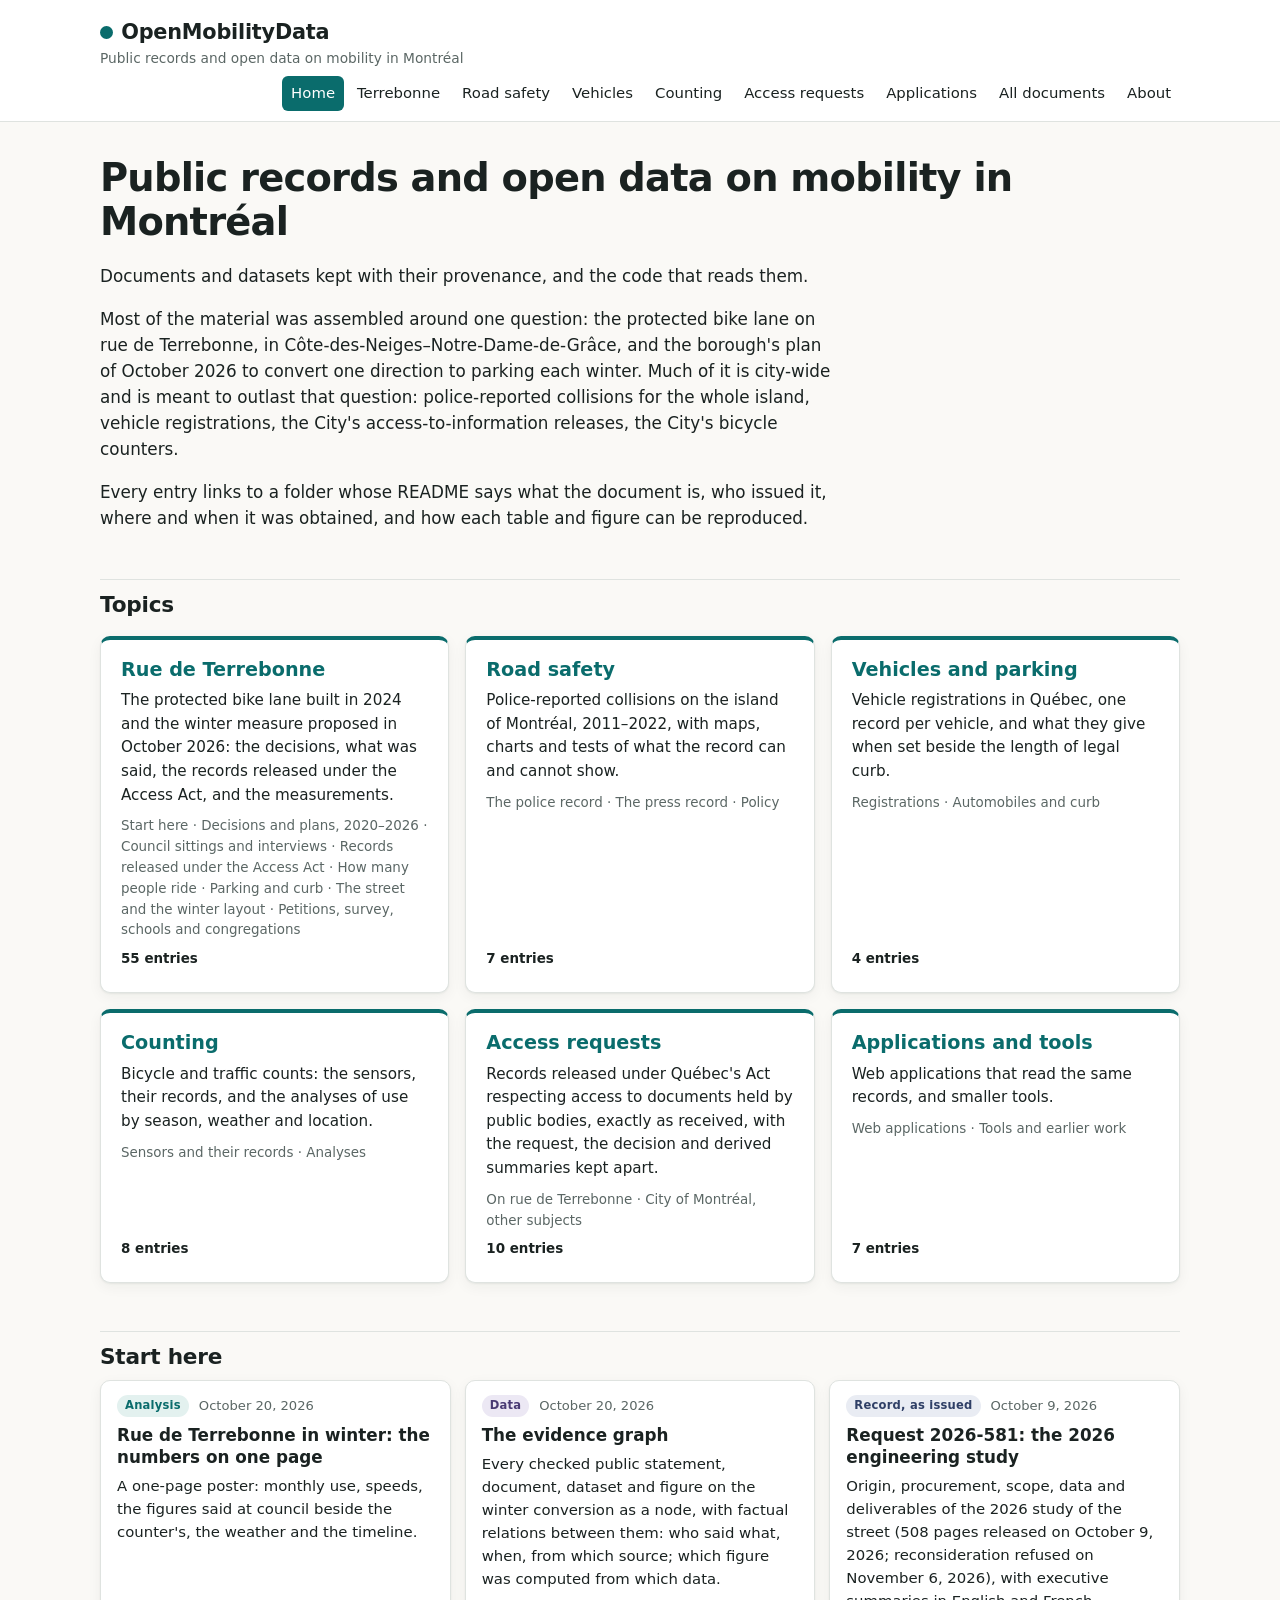
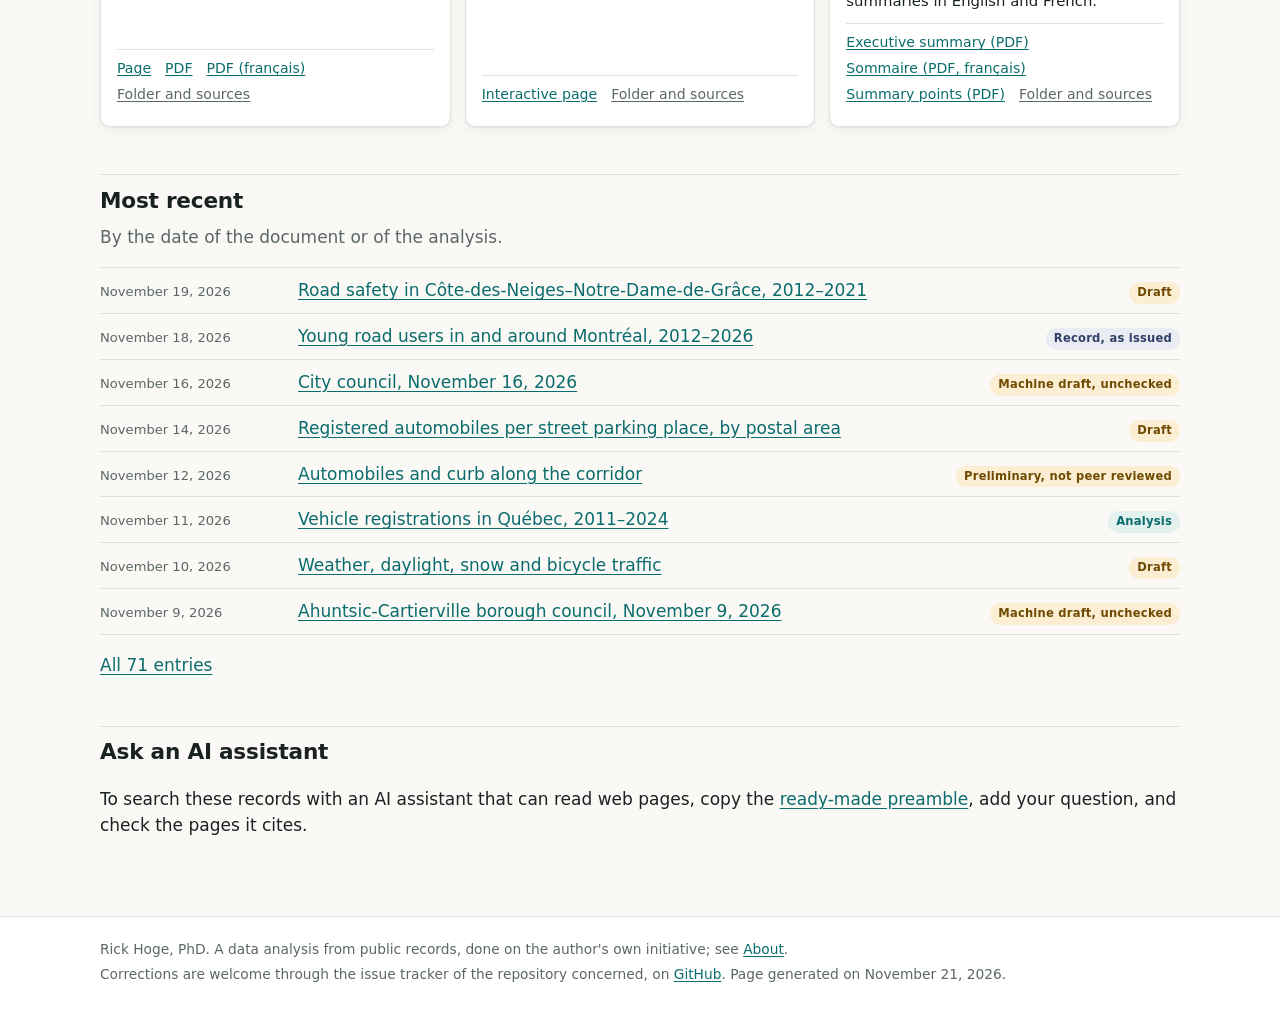
==== index.html @ e02d901a "First version of the umbrella site: catalogue of 71 entries in six topics, build script, pages (not " ====
<!doctype html>
<html lang="en">
<head>
<meta charset="utf-8">
<meta name="viewport" content="width=device-width, initial-scale=1">
<title>OpenMobilityData</title>
<meta name="description" content="Public records and open data on mobility in Montréal">
<link rel="stylesheet" href="assets/site.css">
</head>
<body>
<a class="skip" href="#main">Skip to the content</a>
<header class="top">
<div class="wrap">
<a class="brand" href="index.html"><span class="brand-name">OpenMobilityData</span><span class="brand-tag">Public records and open data on mobility in Montréal</span></a>
<nav aria-label="Sections"><a href="index.html" aria-current="page">Home</a><a href="terrebonne.html">Terrebonne</a><a href="road-safety.html">Road safety</a><a href="vehicles.html">Vehicles</a><a href="counting.html">Counting</a><a href="access-requests.html">Access requests</a><a href="applications.html">Applications</a><a href="all.html">All documents</a><a href="about.html">About</a></nav>
</div>
</header>
<main id="main" class="wrap">

<section class="intro">
<h1>Public records and open data on mobility in Montréal</h1>
<p>Documents and datasets kept with their provenance, and the code that reads them.</p><p>Most of the material was assembled around one question: the protected bike lane on rue de Terrebonne, in Côte-des-Neiges–Notre-Dame-de-Grâce, and the borough&#x27;s plan of October 2026 to convert one direction to parking each winter. Much of it is city-wide and is meant to outlast that question: police-reported collisions for the whole island, vehicle registrations, the City&#x27;s access-to-information releases, the City&#x27;s bicycle counters.</p><p>Every entry links to a folder whose README says what the document is, who issued it, where and when it was obtained, and how each table and figure can be reproduced.</p>
</section>
<section>
<h2>Topics</h2>
<div class="topics"><a class="topic" href="terrebonne.html"><h3>Rue de Terrebonne</h3><p>The protected bike lane built in 2024 and the winter measure proposed in October 2026: the decisions, what was said, the records released under the Access Act, and the measurements.</p><p class="secs">Start here · Decisions and plans, 2020–2026 · Council sittings and interviews · Records released under the Access Act · How many people ride · Parking and curb · The street and the winter layout · Petitions, survey, schools and congregations</p><p class="count">55 entries</p></a><a class="topic" href="road-safety.html"><h3>Road safety</h3><p>Police-reported collisions on the island of Montréal, 2011–2022, with maps, charts and tests of what the record can and cannot show.</p><p class="secs">The police record · The press record · Policy</p><p class="count">7 entries</p></a><a class="topic" href="vehicles.html"><h3>Vehicles and parking</h3><p>Vehicle registrations in Québec, one record per vehicle, and what they give when set beside the length of legal curb.</p><p class="secs">Registrations · Automobiles and curb</p><p class="count">4 entries</p></a><a class="topic" href="counting.html"><h3>Counting</h3><p>Bicycle and traffic counts: the sensors, their records, and the analyses of use by season, weather and location.</p><p class="secs">Sensors and their records · Analyses</p><p class="count">8 entries</p></a><a class="topic" href="access-requests.html"><h3>Access requests</h3><p>Records released under Québec&#x27;s Act respecting access to documents held by public bodies, exactly as received, with the request, the decision and derived summaries kept apart.</p><p class="secs">On rue de Terrebonne · City of Montréal, other subjects</p><p class="count">10 entries</p></a><a class="topic" href="applications.html"><h3>Applications and tools</h3><p>Web applications that read the same records, and smaller tools.</p><p class="secs">Web applications · Tools and earlier work</p><p class="count">7 entries</p></a></div>
</section>
<section>
<h2>Start here</h2>
<div class="cards"><article class="card" id="poster"><div class="meta"><span class="chip chip-analysis">Analysis</span><span class="when">October 20, 2026</span></div><h3><a href="https://openmobilitydata.github.io/Terrebonne-open-sources/2026-poster-winter-numbers/poster_terrebonne_winter_numbers_en.html">Rue de Terrebonne in winter: the numbers on one page</a></h3><p>A one-page poster: monthly use, speeds, the figures said at council beside the counter&#x27;s, the weather and the timeline.</p><p class="links"><a href="https://openmobilitydata.github.io/Terrebonne-open-sources/2026-poster-winter-numbers/poster_terrebonne_winter_numbers_en.html">Page</a> <a href="https://openmobilitydata.github.io/Terrebonne-open-sources/2026-poster-winter-numbers/poster_terrebonne_winter_numbers_en.pdf">PDF</a> <a href="https://openmobilitydata.github.io/Terrebonne-open-sources/2026-poster-winter-numbers/poster_terrebonne_winter_numbers_fr.pdf">PDF (français)</a> <a class="src" href="https://github.com/OpenMobilityData/Terrebonne-open-sources/blob/main/2026-poster-winter-numbers/README.md">Folder and sources</a></p></article><article class="card" id="evidence-graph"><div class="meta"><span class="chip chip-data">Data</span><span class="when">October 20, 2026</span></div><h3><a href="https://openmobilitydata.github.io/Terrebonne-open-sources/2026-evidence-graph/evidence_graph.html">The evidence graph</a></h3><p>Every checked public statement, document, dataset and figure on the winter conversion as a node, with factual relations between them: who said what, when, from which source; which figure was computed from which data.</p><p class="links"><a href="https://openmobilitydata.github.io/Terrebonne-open-sources/2026-evidence-graph/evidence_graph.html">Interactive page</a> <a class="src" href="https://github.com/OpenMobilityData/Terrebonne-open-sources/blob/main/2026-evidence-graph/README.md">Folder and sources</a></p></article><article class="card" id="ar-2026-581"><div class="meta"><span class="chip chip-record">Record, as issued</span><span class="when">October 9, 2026</span></div><h3><a href="https://openmobilitydata.github.io/Terrebonne-access-requests/2026-581/derived/Terrebonne_2026-581_executive_summary_en.pdf">Request 2026-581: the 2026 engineering study</a></h3><p>Origin, procurement, scope, data and deliverables of the 2026 study of the street (508 pages released on October 9, 2026; reconsideration refused on November 6, 2026), with executive summaries in English and French.</p><p class="links"><a href="https://openmobilitydata.github.io/Terrebonne-access-requests/2026-581/derived/Terrebonne_2026-581_executive_summary_en.pdf">Executive summary (PDF)</a> <a href="https://openmobilitydata.github.io/Terrebonne-access-requests/2026-581/derived/Terrebonne_2026-581_executive_summary_fr.pdf">Sommaire (PDF, français)</a> <a href="https://openmobilitydata.github.io/Terrebonne-access-requests/2026-581/derived/Terrebonne_2026-581_summary_points_en.pdf">Summary points (PDF)</a> <a class="src" href="https://github.com/OpenMobilityData/Terrebonne-access-requests/blob/main/2026-581/README.md">Folder and sources</a></p></article></div>
</section>
<section>
<h2>Most recent</h2>
<p class="blurb">By the date of the document or of the analysis.</p>
<ul class="latest"><li><span class="when">November 19, 2026</span><a href="https://github.com/OpenMobilityData/Montreal-collisions/blob/main/docs/cdn_ndg_road_safety_deck_en.pdf">Road safety in Côte-des-Neiges–Notre-Dame-de-Grâce, 2012–2021</a><span class="chip chip-warn">Draft</span></li><li><span class="when">November 18, 2026</span><a href="https://github.com/OpenMobilityData/Terrebonne-open-sources/blob/main/2012-2026-montreal-area-young-road-users-press/README.md">Young road users in and around Montréal, 2012–2026</a><span class="chip chip-record">Record, as issued</span></li><li><span class="when">November 16, 2026</span><a href="https://github.com/OpenMobilityData/Terrebonne-open-sources/blob/main/2026-11-16-city-council/README.md">City council, November 16, 2026</a><span class="chip chip-warn">Machine draft, unchecked</span></li><li><span class="when">November 14, 2026</span><a href="https://github.com/OpenMobilityData/Terrebonne-open-sources/blob/main/2026-montreal-cars-per-curb-place-by-fsa/README.md">Registered automobiles per street parking place, by postal area</a><span class="chip chip-warn">Draft</span></li><li><span class="when">November 12, 2026</span><a href="https://openmobilitydata.github.io/Terrebonne-open-sources/2026-terrebonne-corridor-vehicles-and-curb/docs/corridor_vehicles_curb_note_en.pdf">Automobiles and curb along the corridor</a><span class="chip chip-warn">Preliminary, not peer reviewed</span></li><li><span class="when">November 11, 2026</span><a href="https://github.com/OpenMobilityData/Quebec-vehicle-registrations/blob/main/docs/vehicle_registrations_note_en.pdf">Vehicle registrations in Québec, 2011–2024</a><span class="chip chip-analysis">Analysis</span></li><li><span class="when">November 10, 2026</span><a href="https://openmobilitydata.github.io/Terrebonne-open-sources/2026-weather-and-bike-traffic/docs/weather_bike_traffic_note_en.pdf">Weather, daylight, snow and bicycle traffic</a><span class="chip chip-warn">Draft</span></li><li><span class="when">November 9, 2026</span><a href="https://github.com/OpenMobilityData/Terrebonne-open-sources/blob/main/2026-11-09-ahuntsic-cartierville-borough-council/README.md">Ahuntsic-Cartierville borough council, November 9, 2026</a><span class="chip chip-warn">Machine draft, unchecked</span></li></ul>
<p><a href="all.html">All 71 entries</a></p>
</section>
<section class="note">
<h2>Ask an AI assistant</h2>
<p>To search these records with an AI assistant that can read web pages, copy the <a href="https://github.com/OpenMobilityData/.github/blob/main/ASK_AN_AI_en.md">ready-made preamble</a>, add your question, and check the pages it cites.</p>
</section>

</main>
<footer class="foot">
<div class="wrap">
<p>Rick Hoge, PhD. A data analysis from public records, done on the author's own initiative; see <a href="about.html">About</a>.</p>
<p>Corrections are welcome through the issue tracker of the repository concerned, on <a href="https://github.com/OpenMobilityData">GitHub</a>. Page generated on November 21, 2026.</p>
</div>
</footer>
<script src="assets/site.js" defer></script>
</body>
</html>
---- assets/site.css ----
/* OpenMobilityData site. System fonts, no outside resources. */
:root {
  --bg: #faf9f6;
  --surface: #ffffff;
  --ink: #1a2221;
  --muted: #5b6765;
  --line: #dfe3e0;
  --accent: #0a6c6c;
  --accent-ink: #ffffff;
  --accent-soft: #e3f1ef;
  --warn-bg: #fbeed3;
  --warn-ink: #6f4a00;
  --checked-bg: #dff0e2;
  --checked-ink: #1d5a2c;
  --record-bg: #e9ecf3;
  --record-ink: #2f3f66;
  --data-bg: #ece8f4;
  --data-ink: #4a3b74;
  --shadow: 0 1px 2px rgba(20, 30, 28, .06), 0 4px 14px rgba(20, 30, 28, .05);
  color-scheme: light dark;
}
@media (prefers-color-scheme: dark) {
  :root {
    --bg: #111716;
    --surface: #18201f;
    --ink: #e8edeb;
    --muted: #9eaaa7;
    --line: #2b3533;
    --accent: #62cdc4;
    --accent-ink: #0c1413;
    --accent-soft: #1a2e2c;
    --warn-bg: #3d3113;
    --warn-ink: #f2d38a;
    --checked-bg: #17341f;
    --checked-ink: #a5dcb0;
    --record-bg: #1f2740;
    --record-ink: #b9c6ee;
    --data-bg: #2a2342;
    --data-ink: #cbbdf0;
    --shadow: none;
  }
}
* { box-sizing: border-box; }
html { -webkit-text-size-adjust: 100%; scroll-behavior: smooth; }
body {
  margin: 0;
  background: var(--bg);
  color: var(--ink);
  font: 17px/1.55 system-ui, -apple-system, "Segoe UI", Roboto, "Helvetica Neue", Arial, sans-serif;
}
a { color: var(--accent); text-underline-offset: .15em; }
a:hover { text-decoration-thickness: 2px; }
:focus-visible { outline: 3px solid var(--accent); outline-offset: 2px; border-radius: 3px; }
.wrap { max-width: 1120px; margin: 0 auto; padding: 0 20px; }
.skip { position: absolute; left: -999px; top: 0; background: var(--accent); color: var(--accent-ink); padding: 8px 12px; }
.skip:focus { left: 8px; top: 8px; z-index: 10; }

/* header */
.top { border-bottom: 1px solid var(--line); background: var(--surface); }
.top .wrap { display: flex; flex-wrap: wrap; align-items: baseline; gap: 6px 28px; padding-top: 16px; padding-bottom: 10px; }
.brand { text-decoration: none; color: var(--ink); display: flex; flex-direction: column; }
.brand-name { font-weight: 700; font-size: 1.3rem; letter-spacing: -.01em; }
.brand-name::before { content: ""; display: inline-block; width: .62em; height: .62em; margin-right: .4em; border-radius: 50%; background: var(--accent); }
.brand-tag { color: var(--muted); font-size: .86rem; }
.top nav { display: flex; flex-wrap: wrap; gap: 2px 4px; margin-left: auto; }
.top nav a { color: var(--ink); text-decoration: none; padding: 6px 9px; border-radius: 6px; font-size: .93rem; }
.top nav a:hover { background: var(--accent-soft); }
.top nav a[aria-current="page"] { background: var(--accent); color: var(--accent-ink); }

/* text */
main.wrap { padding-top: 34px; padding-bottom: 60px; }
h1 { font-size: clamp(1.7rem, 4vw, 2.4rem); line-height: 1.15; letter-spacing: -.02em; margin: 0 0 .5em; }
h2 { font-size: 1.35rem; letter-spacing: -.01em; margin: 2.2em 0 .3em; padding-top: .4em; border-top: 1px solid var(--line); }
h3 { font-size: 1.05rem; line-height: 1.3; margin: 0 0 .35em; }
.intro p { max-width: 46rem; font-size: 1.05rem; }
.blurb { color: var(--muted); margin: 0 0 1em; max-width: 46rem; }

/* topic tiles on the home page */
.topics { display: grid; grid-template-columns: repeat(auto-fill, minmax(min(100%, 300px), 1fr)); gap: 16px; margin-top: 14px; }
.topic { display: flex; flex-direction: column; background: var(--surface); border: 1px solid var(--line); border-radius: 10px; padding: 18px 20px 14px; text-decoration: none; color: var(--ink); box-shadow: var(--shadow); border-top: 4px solid var(--accent); }
.topic:hover { border-color: var(--accent); }
.topic h3 { font-size: 1.2rem; color: var(--accent); }
.topic p { margin: 0 0 .6em; font-size: .95rem; }
.topic .secs { color: var(--muted); font-size: .84rem; }
.topic .count { margin-top: auto; font-size: .84rem; font-weight: 600; }

/* entry cards */
.cards { display: grid; grid-template-columns: repeat(auto-fill, minmax(min(100%, 320px), 1fr)); gap: 14px; }
.card { background: var(--surface); border: 1px solid var(--line); border-radius: 10px; padding: 14px 16px 10px; box-shadow: var(--shadow); display: flex; flex-direction: column; scroll-margin-top: 16px; }
.card:target { border-color: var(--accent); box-shadow: 0 0 0 3px var(--accent-soft); }
.card h3 a { color: var(--ink); text-decoration: none; }
.card h3 a:hover { color: var(--accent); text-decoration: underline; }
.card p { margin: 0 0 .7em; font-size: .93rem; }
.card .meta { display: flex; flex-wrap: wrap; align-items: center; gap: 6px 10px; margin-bottom: 8px; }
.when { color: var(--muted); font-size: .82rem; white-space: nowrap; }
.card .links { margin-top: auto; padding-top: 8px; border-top: 1px solid var(--line); display: flex; flex-wrap: wrap; gap: 4px 14px; font-size: .88rem; }
.card .links .src { color: var(--muted); }

/* status chips */
.chip { display: inline-block; font-size: .72rem; font-weight: 600; letter-spacing: .02em; padding: 2px 8px; border-radius: 999px; white-space: nowrap; background: var(--record-bg); color: var(--record-ink); }
.chip-warn { background: var(--warn-bg); color: var(--warn-ink); }
.chip-checked { background: var(--checked-bg); color: var(--checked-ink); }
.chip-analysis { background: var(--accent-soft); color: var(--accent); }
.chip-data { background: var(--data-bg); color: var(--data-ink); }

/* in-page navigation */
.jump { display: flex; flex-wrap: wrap; gap: 8px; margin-top: 18px; }
.jump a { font-size: .88rem; padding: 4px 12px; border: 1px solid var(--line); border-radius: 999px; background: var(--surface); text-decoration: none; }
.jump a:hover { border-color: var(--accent); }

/* latest list */
.latest { list-style: none; padding: 0; margin: 0 0 1em; border-top: 1px solid var(--line); }
.latest li { display: grid; grid-template-columns: 11.5rem 1fr auto; gap: 4px 14px; align-items: baseline; padding: 9px 0; border-bottom: 1px solid var(--line); }
@media (max-width: 640px) { .latest li { grid-template-columns: 1fr; } }

/* all documents */
.filter { display: flex; flex-wrap: wrap; gap: 10px 18px; align-items: center; margin-top: 16px; font-size: .93rem; }
.filter input, .filter select { font: inherit; padding: 7px 10px; border: 1px solid var(--line); border-radius: 7px; background: var(--surface); color: var(--ink); }
.filter input { width: min(26rem, 78vw); }
#n { color: var(--muted); }
.tablewrap { overflow-x: auto; margin-top: 18px; }
table.all { border-collapse: collapse; width: 100%; background: var(--surface); border: 1px solid var(--line); border-radius: 10px; font-size: .92rem; }
.all th, .all td { text-align: left; vertical-align: top; padding: 10px 12px; border-bottom: 1px solid var(--line); }
.all th { font-size: .78rem; text-transform: uppercase; letter-spacing: .05em; color: var(--muted); }
.all .sub { display: block; color: var(--muted); font-size: .85rem; margin-top: 2px; max-width: 46rem; }
.nowrap { white-space: nowrap; }
tr[hidden] { display: none; }

/* about */
.prose { max-width: 46rem; }
.prose h1 + p { font-size: 1.05rem; }
.prose li { margin-bottom: .45em; }
code { font: .88em ui-monospace, SFMono-Regular, Menlo, monospace; background: var(--accent-soft); padding: 1px 5px; border-radius: 4px; }
.note { margin-top: 1em; }

/* footer */
.foot { border-top: 1px solid var(--line); background: var(--surface); color: var(--muted); font-size: .86rem; padding: 18px 0 26px; }
.foot p { margin: .3em 0; }

@media print {
  .top nav, .filter, .skip { display: none; }
  .card, .topic { box-shadow: none; break-inside: avoid; }
}
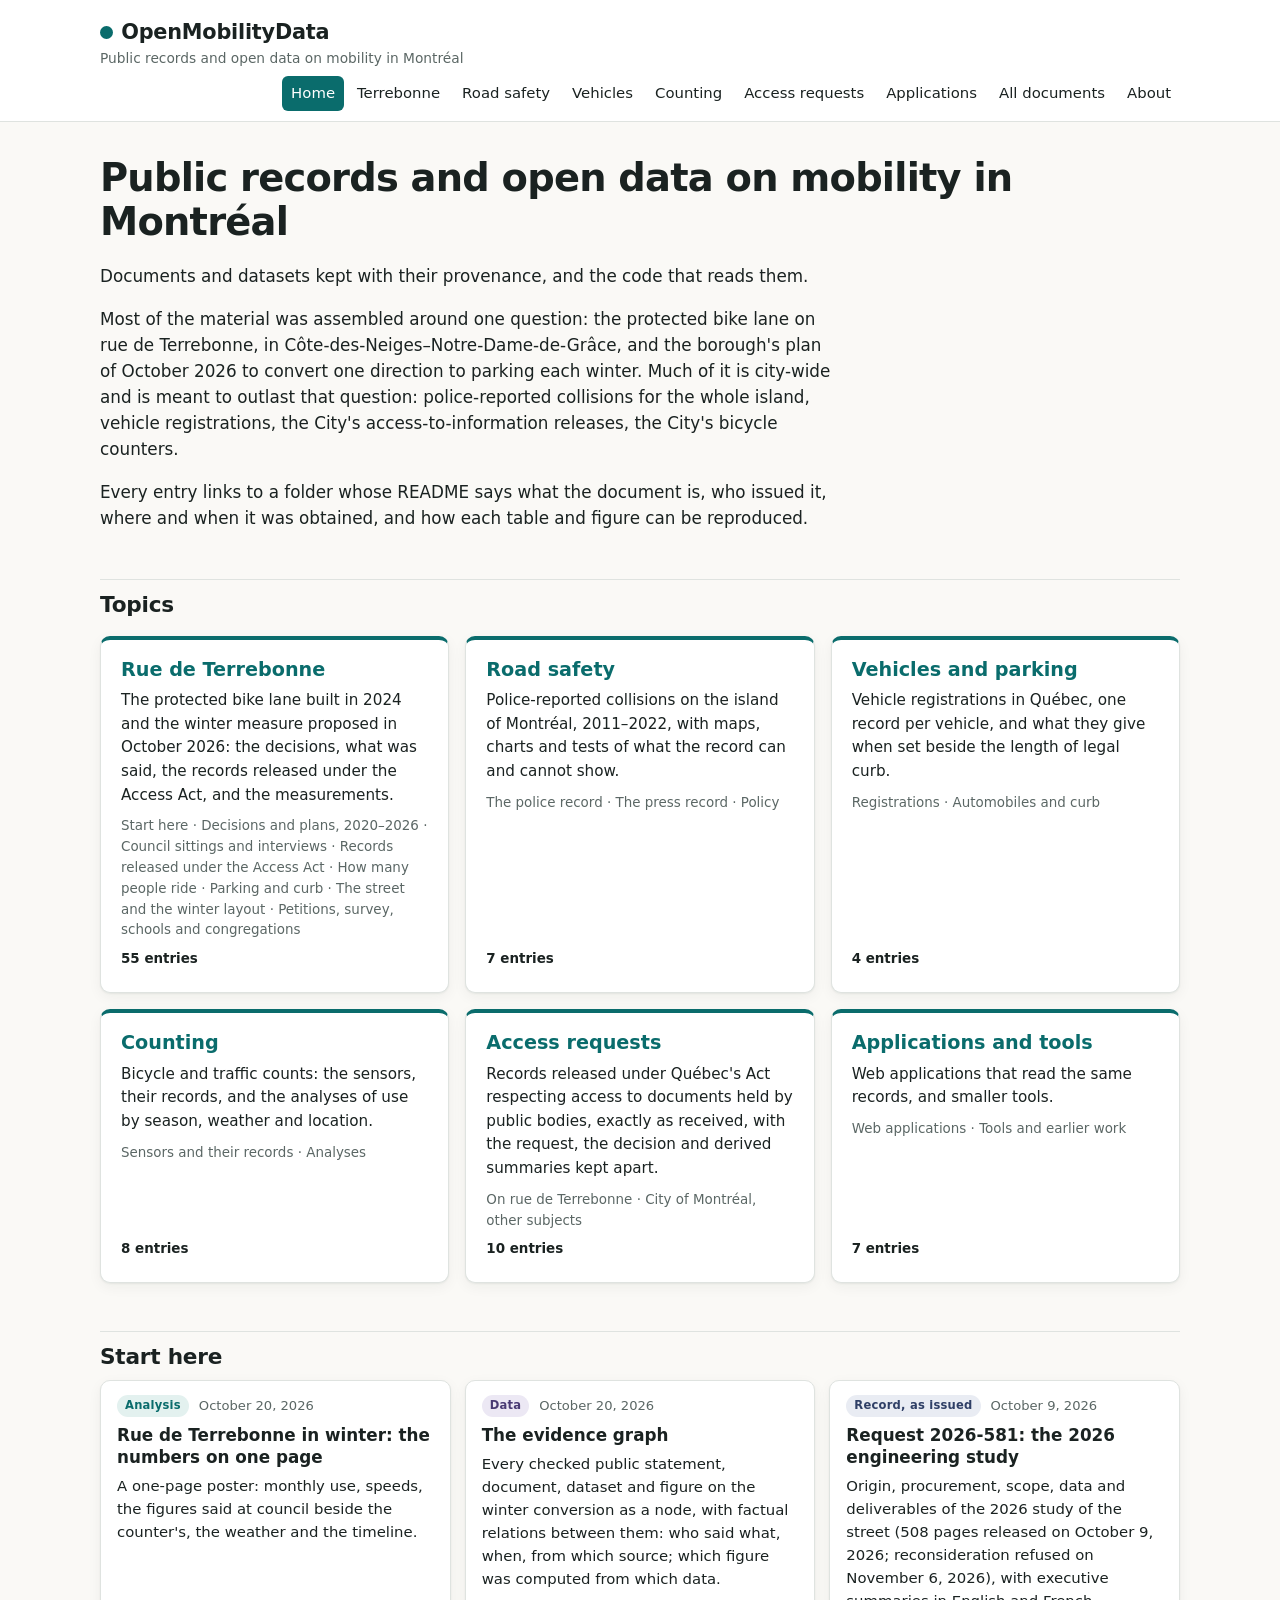
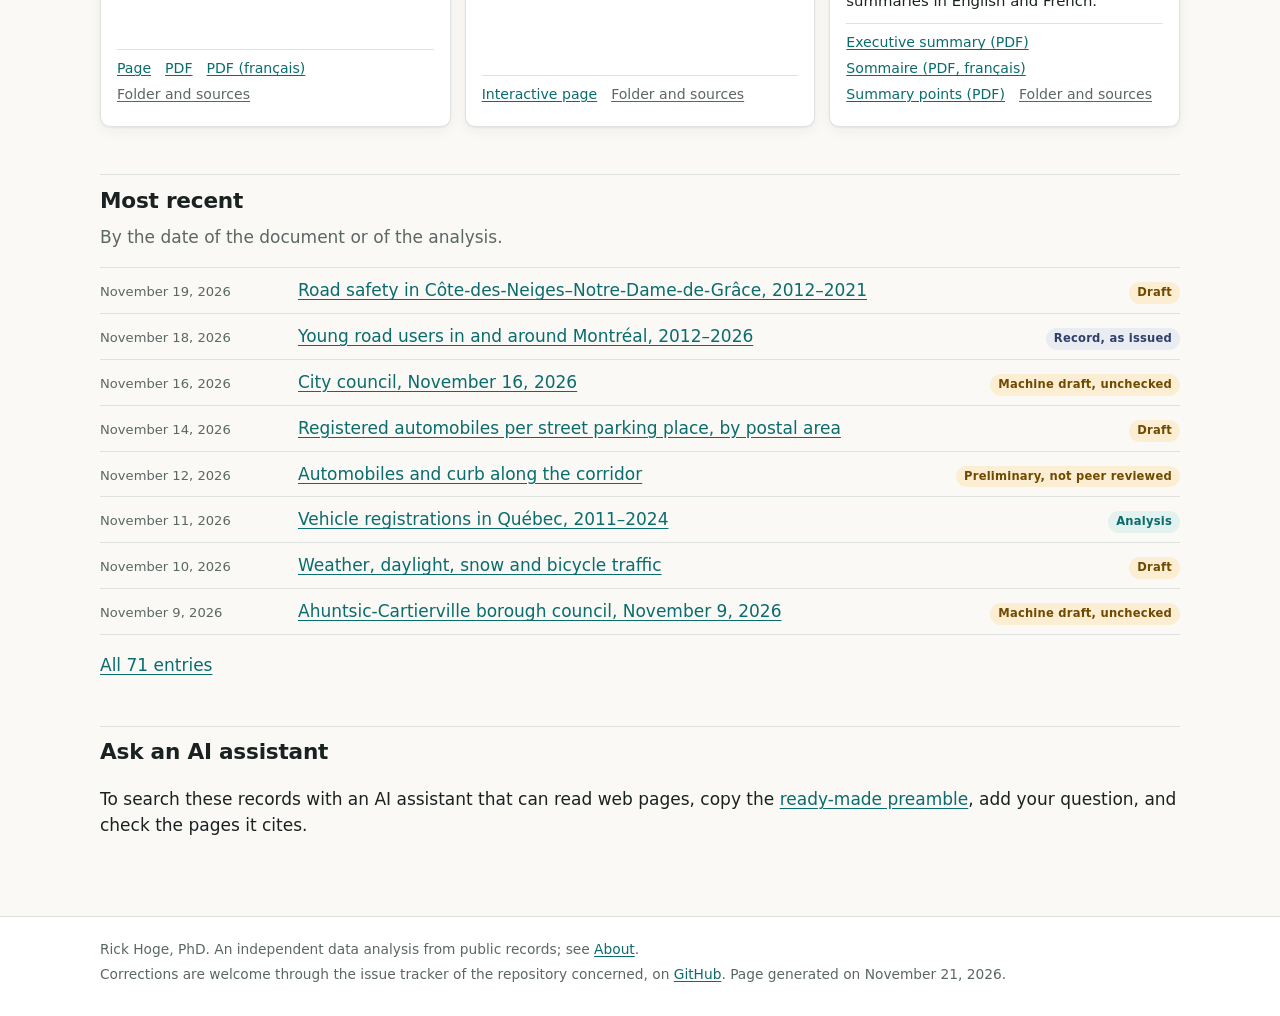
==== commit f60b9fb8: "Footer: « An independent data analysis from public records » (owner's wording) Co-Authored-By: Claud" ====
--- a/index.html
+++ b/index.html
@@ -27,12 +27,12 @@
 </section>
 <section>
 <h2>Start here</h2>
-<div class="cards"><article class="card" id="poster"><div class="meta"><span class="chip chip-analysis">Analysis</span><span class="when">October 20, 2026</span></div><h3><a href="https://openmobilitydata.github.io/Terrebonne-open-sources/2026-poster-winter-numbers/poster_terrebonne_winter_numbers_en.html">Rue de Terrebonne in winter: the numbers on one page</a></h3><p>A one-page poster: monthly use, speeds, the figures said at council beside the counter&#x27;s, the weather and the timeline.</p><p class="links"><a href="https://openmobilitydata.github.io/Terrebonne-open-sources/2026-poster-winter-numbers/poster_terrebonne_winter_numbers_en.html">Page</a> <a href="https://openmobilitydata.github.io/Terrebonne-open-sources/2026-poster-winter-numbers/poster_terrebonne_winter_numbers_en.pdf">PDF</a> <a href="https://openmobilitydata.github.io/Terrebonne-open-sources/2026-poster-winter-numbers/poster_terrebonne_winter_numbers_fr.pdf">PDF (français)</a> <a class="src" href="https://github.com/OpenMobilityData/Terrebonne-open-sources/blob/main/2026-poster-winter-numbers/README.md">Folder and sources</a></p></article><article class="card" id="evidence-graph"><div class="meta"><span class="chip chip-data">Data</span><span class="when">October 20, 2026</span></div><h3><a href="https://openmobilitydata.github.io/Terrebonne-open-sources/2026-evidence-graph/evidence_graph.html">The evidence graph</a></h3><p>Every checked public statement, document, dataset and figure on the winter conversion as a node, with factual relations between them: who said what, when, from which source; which figure was computed from which data.</p><p class="links"><a href="https://openmobilitydata.github.io/Terrebonne-open-sources/2026-evidence-graph/evidence_graph.html">Interactive page</a> <a class="src" href="https://github.com/OpenMobilityData/Terrebonne-open-sources/blob/main/2026-evidence-graph/README.md">Folder and sources</a></p></article><article class="card" id="ar-2026-581"><div class="meta"><span class="chip chip-record">Record, as issued</span><span class="when">October 9, 2026</span></div><h3><a href="https://openmobilitydata.github.io/Terrebonne-access-requests/2026-581/derived/Terrebonne_2026-581_executive_summary_en.pdf">Request 2026-581: the 2026 engineering study</a></h3><p>Origin, procurement, scope, data and deliverables of the 2026 study of the street (508 pages released on October 9, 2026; reconsideration refused on November 6, 2026), with executive summaries in English and French.</p><p class="links"><a href="https://openmobilitydata.github.io/Terrebonne-access-requests/2026-581/derived/Terrebonne_2026-581_executive_summary_en.pdf">Executive summary (PDF)</a> <a href="https://openmobilitydata.github.io/Terrebonne-access-requests/2026-581/derived/Terrebonne_2026-581_executive_summary_fr.pdf">Sommaire (PDF, français)</a> <a href="https://openmobilitydata.github.io/Terrebonne-access-requests/2026-581/derived/Terrebonne_2026-581_summary_points_en.pdf">Summary points (PDF)</a> <a class="src" href="https://github.com/OpenMobilityData/Terrebonne-access-requests/blob/main/2026-581/README.md">Folder and sources</a></p></article></div>
+<div class="cards"><article class="card" id="poster"><div class="meta"><span class="chip chip-analysis">Analysis</span><span class="when">October 20, 2026</span></div><h3><a href="https://openmobilitydata.ca/Terrebonne-open-sources/2026-poster-winter-numbers/poster_terrebonne_winter_numbers_en.html">Rue de Terrebonne in winter: the numbers on one page</a></h3><p>A one-page poster: monthly use, speeds, the figures said at council beside the counter&#x27;s, the weather and the timeline.</p><p class="links"><a href="https://openmobilitydata.ca/Terrebonne-open-sources/2026-poster-winter-numbers/poster_terrebonne_winter_numbers_en.html">Page</a> <a href="https://openmobilitydata.ca/Terrebonne-open-sources/2026-poster-winter-numbers/poster_terrebonne_winter_numbers_en.pdf">PDF</a> <a href="https://openmobilitydata.ca/Terrebonne-open-sources/2026-poster-winter-numbers/poster_terrebonne_winter_numbers_fr.pdf">PDF (français)</a> <a class="src" href="https://github.com/OpenMobilityData/Terrebonne-open-sources/blob/main/2026-poster-winter-numbers/README.md">Folder and sources</a></p></article><article class="card" id="evidence-graph"><div class="meta"><span class="chip chip-data">Data</span><span class="when">October 20, 2026</span></div><h3><a href="https://openmobilitydata.ca/Terrebonne-open-sources/2026-evidence-graph/evidence_graph.html">The evidence graph</a></h3><p>Every checked public statement, document, dataset and figure on the winter conversion as a node, with factual relations between them: who said what, when, from which source; which figure was computed from which data.</p><p class="links"><a href="https://openmobilitydata.ca/Terrebonne-open-sources/2026-evidence-graph/evidence_graph.html">Interactive page</a> <a class="src" href="https://github.com/OpenMobilityData/Terrebonne-open-sources/blob/main/2026-evidence-graph/README.md">Folder and sources</a></p></article><article class="card" id="ar-2026-581"><div class="meta"><span class="chip chip-record">Record, as issued</span><span class="when">October 9, 2026</span></div><h3><a href="https://openmobilitydata.ca/Terrebonne-access-requests/2026-581/derived/Terrebonne_2026-581_executive_summary_en.pdf">Request 2026-581: the 2026 engineering study</a></h3><p>Origin, procurement, scope, data and deliverables of the 2026 study of the street (508 pages released on October 9, 2026; reconsideration refused on November 6, 2026), with executive summaries in English and French.</p><p class="links"><a href="https://openmobilitydata.ca/Terrebonne-access-requests/2026-581/derived/Terrebonne_2026-581_executive_summary_en.pdf">Executive summary (PDF)</a> <a href="https://openmobilitydata.ca/Terrebonne-access-requests/2026-581/derived/Terrebonne_2026-581_executive_summary_fr.pdf">Sommaire (PDF, français)</a> <a href="https://openmobilitydata.ca/Terrebonne-access-requests/2026-581/derived/Terrebonne_2026-581_summary_points_en.pdf">Summary points (PDF)</a> <a class="src" href="https://github.com/OpenMobilityData/Terrebonne-access-requests/blob/main/2026-581/README.md">Folder and sources</a></p></article></div>
 </section>
 <section>
 <h2>Most recent</h2>
 <p class="blurb">By the date of the document or of the analysis.</p>
-<ul class="latest"><li><span class="when">November 19, 2026</span><a href="https://github.com/OpenMobilityData/Montreal-collisions/blob/main/docs/cdn_ndg_road_safety_deck_en.pdf">Road safety in Côte-des-Neiges–Notre-Dame-de-Grâce, 2012–2021</a><span class="chip chip-warn">Draft</span></li><li><span class="when">November 18, 2026</span><a href="https://github.com/OpenMobilityData/Terrebonne-open-sources/blob/main/2012-2026-montreal-area-young-road-users-press/README.md">Young road users in and around Montréal, 2012–2026</a><span class="chip chip-record">Record, as issued</span></li><li><span class="when">November 16, 2026</span><a href="https://github.com/OpenMobilityData/Terrebonne-open-sources/blob/main/2026-11-16-city-council/README.md">City council, November 16, 2026</a><span class="chip chip-warn">Machine draft, unchecked</span></li><li><span class="when">November 14, 2026</span><a href="https://github.com/OpenMobilityData/Terrebonne-open-sources/blob/main/2026-montreal-cars-per-curb-place-by-fsa/README.md">Registered automobiles per street parking place, by postal area</a><span class="chip chip-warn">Draft</span></li><li><span class="when">November 12, 2026</span><a href="https://openmobilitydata.github.io/Terrebonne-open-sources/2026-terrebonne-corridor-vehicles-and-curb/docs/corridor_vehicles_curb_note_en.pdf">Automobiles and curb along the corridor</a><span class="chip chip-warn">Preliminary, not peer reviewed</span></li><li><span class="when">November 11, 2026</span><a href="https://github.com/OpenMobilityData/Quebec-vehicle-registrations/blob/main/docs/vehicle_registrations_note_en.pdf">Vehicle registrations in Québec, 2011–2024</a><span class="chip chip-analysis">Analysis</span></li><li><span class="when">November 10, 2026</span><a href="https://openmobilitydata.github.io/Terrebonne-open-sources/2026-weather-and-bike-traffic/docs/weather_bike_traffic_note_en.pdf">Weather, daylight, snow and bicycle traffic</a><span class="chip chip-warn">Draft</span></li><li><span class="when">November 9, 2026</span><a href="https://github.com/OpenMobilityData/Terrebonne-open-sources/blob/main/2026-11-09-ahuntsic-cartierville-borough-council/README.md">Ahuntsic-Cartierville borough council, November 9, 2026</a><span class="chip chip-warn">Machine draft, unchecked</span></li></ul>
+<ul class="latest"><li><span class="when">November 19, 2026</span><a href="https://github.com/OpenMobilityData/Montreal-collisions/blob/main/docs/cdn_ndg_road_safety_deck_en.pdf">Road safety in Côte-des-Neiges–Notre-Dame-de-Grâce, 2012–2021</a><span class="chip chip-warn">Draft</span></li><li><span class="when">November 18, 2026</span><a href="https://github.com/OpenMobilityData/Terrebonne-open-sources/blob/main/2012-2026-montreal-area-young-road-users-press/README.md">Young road users in and around Montréal, 2012–2026</a><span class="chip chip-record">Record, as issued</span></li><li><span class="when">November 16, 2026</span><a href="https://github.com/OpenMobilityData/Terrebonne-open-sources/blob/main/2026-11-16-city-council/README.md">City council, November 16, 2026</a><span class="chip chip-warn">Machine draft, unchecked</span></li><li><span class="when">November 14, 2026</span><a href="https://github.com/OpenMobilityData/Terrebonne-open-sources/blob/main/2026-montreal-cars-per-curb-place-by-fsa/README.md">Registered automobiles per street parking place, by postal area</a><span class="chip chip-warn">Draft</span></li><li><span class="when">November 12, 2026</span><a href="https://openmobilitydata.ca/Terrebonne-open-sources/2026-terrebonne-corridor-vehicles-and-curb/docs/corridor_vehicles_curb_note_en.pdf">Automobiles and curb along the corridor</a><span class="chip chip-warn">Preliminary, not peer reviewed</span></li><li><span class="when">November 11, 2026</span><a href="https://github.com/OpenMobilityData/Quebec-vehicle-registrations/blob/main/docs/vehicle_registrations_note_en.pdf">Vehicle registrations in Québec, 2011–2024</a><span class="chip chip-analysis">Analysis</span></li><li><span class="when">November 10, 2026</span><a href="https://openmobilitydata.ca/Terrebonne-open-sources/2026-weather-and-bike-traffic/docs/weather_bike_traffic_note_en.pdf">Weather, daylight, snow and bicycle traffic</a><span class="chip chip-warn">Draft</span></li><li><span class="when">November 9, 2026</span><a href="https://github.com/OpenMobilityData/Terrebonne-open-sources/blob/main/2026-11-09-ahuntsic-cartierville-borough-council/README.md">Ahuntsic-Cartierville borough council, November 9, 2026</a><span class="chip chip-warn">Machine draft, unchecked</span></li></ul>
 <p><a href="all.html">All 71 entries</a></p>
 </section>
 <section class="note">
@@ -43,7 +43,7 @@
 </main>
 <footer class="foot">
 <div class="wrap">
-<p>Rick Hoge, PhD. A data analysis from public records, done on the author's own initiative; see <a href="about.html">About</a>.</p>
+<p>Rick Hoge, PhD. An independent data analysis from public records; see <a href="about.html">About</a>.</p>
 <p>Corrections are welcome through the issue tracker of the repository concerned, on <a href="https://github.com/OpenMobilityData">GitHub</a>. Page generated on November 21, 2026.</p>
 </div>
 </footer>
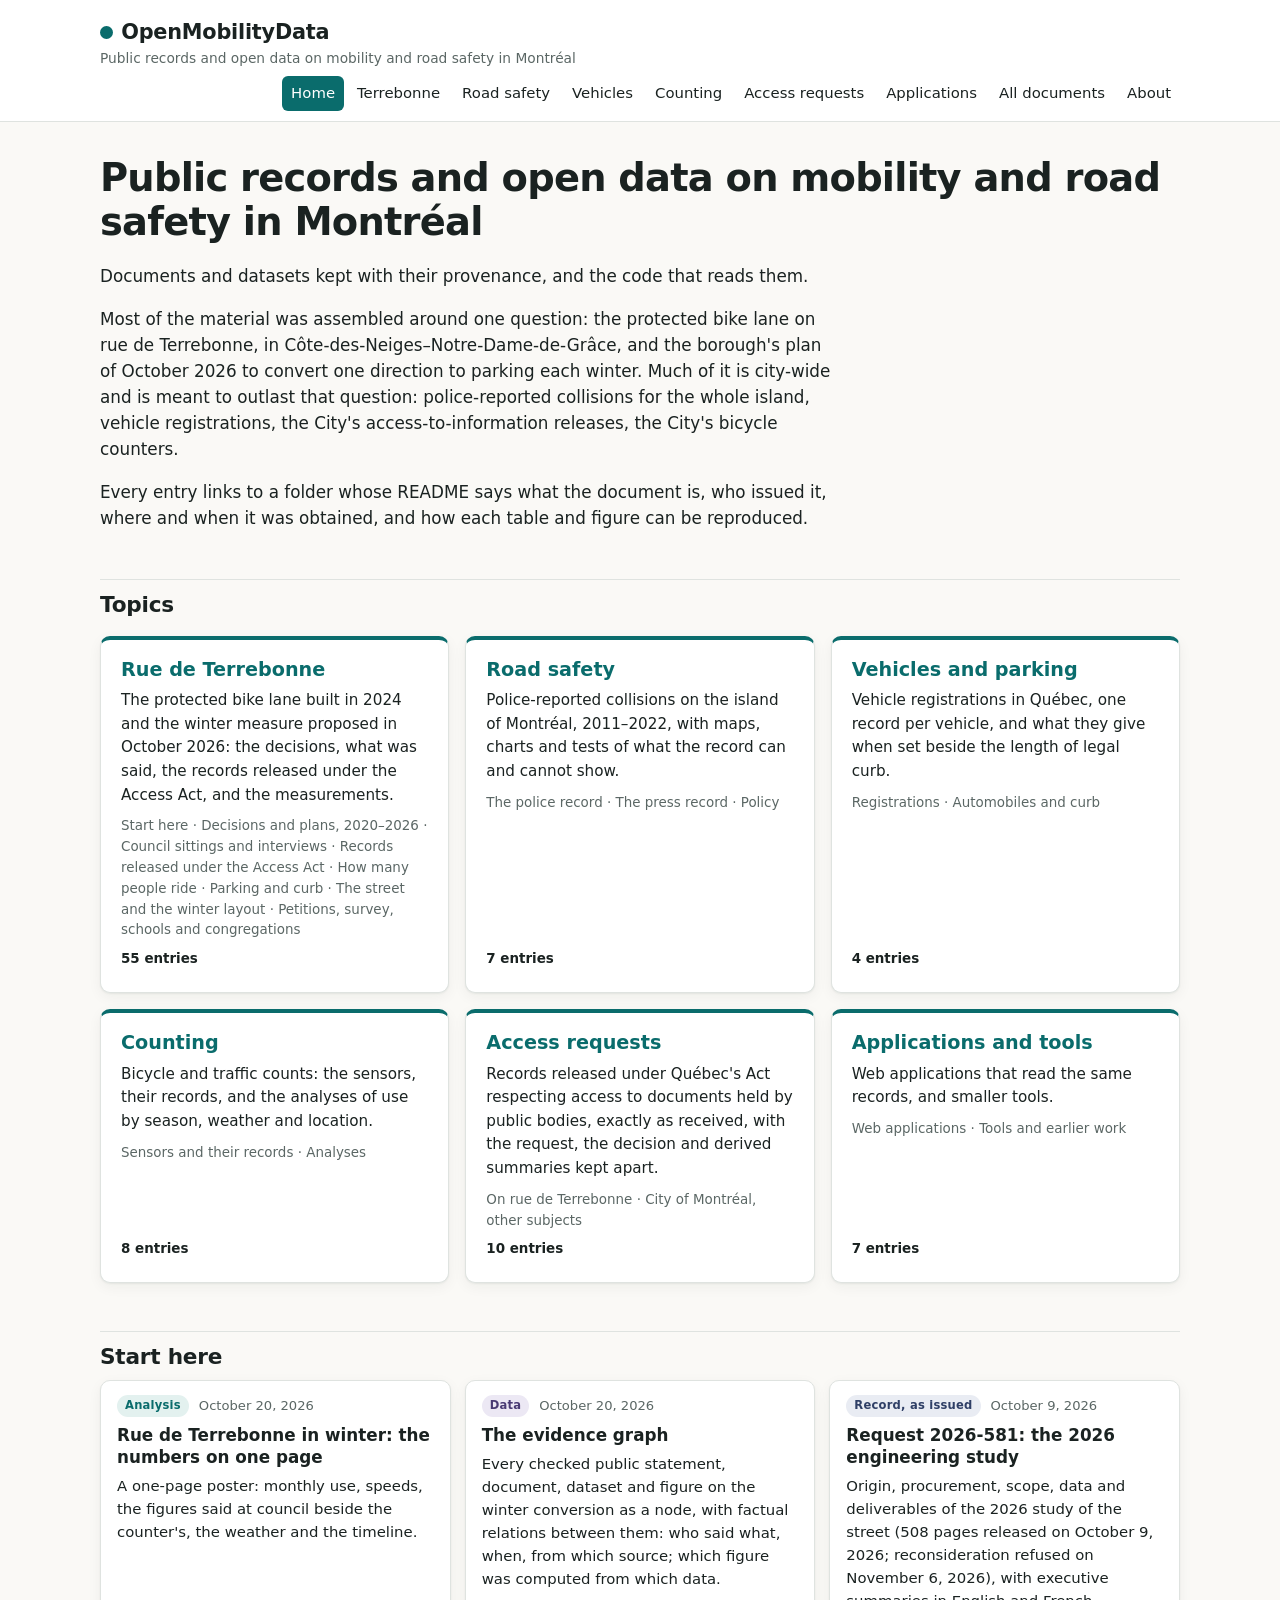
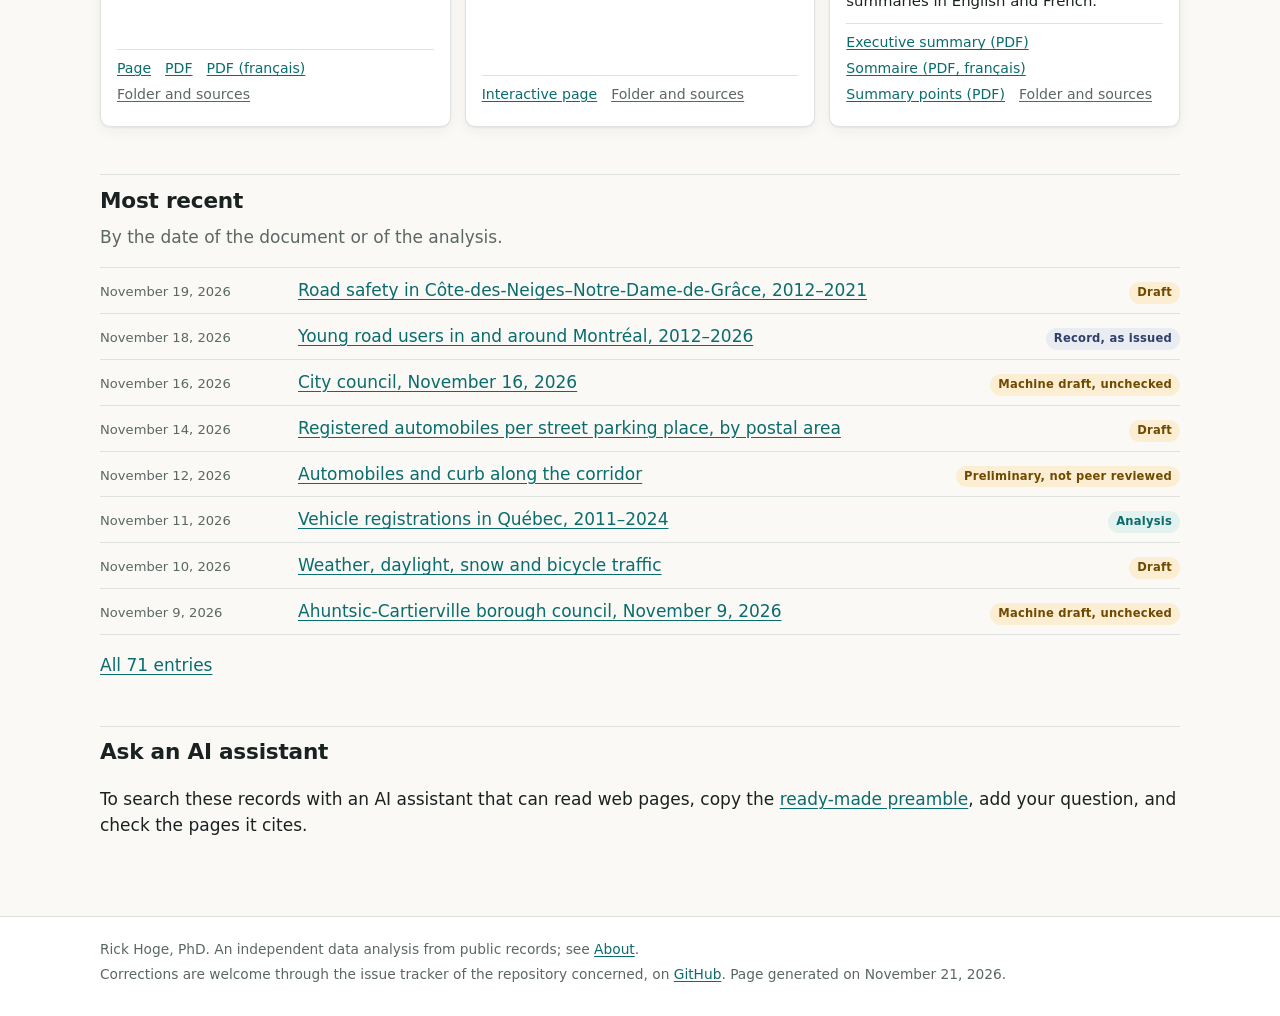
==== commit 061e3073: "Tagline: « Public records and open data on mobility and road safety in Montréal » (owner's wording) " ====
--- a/index.html
+++ b/index.html
@@ -4,21 +4,21 @@
 <meta charset="utf-8">
 <meta name="viewport" content="width=device-width, initial-scale=1">
 <title>OpenMobilityData</title>
-<meta name="description" content="Public records and open data on mobility in Montréal">
+<meta name="description" content="Public records and open data on mobility and road safety in Montréal">
 <link rel="stylesheet" href="assets/site.css">
 </head>
 <body>
 <a class="skip" href="#main">Skip to the content</a>
 <header class="top">
 <div class="wrap">
-<a class="brand" href="index.html"><span class="brand-name">OpenMobilityData</span><span class="brand-tag">Public records and open data on mobility in Montréal</span></a>
+<a class="brand" href="index.html"><span class="brand-name">OpenMobilityData</span><span class="brand-tag">Public records and open data on mobility and road safety in Montréal</span></a>
 <nav aria-label="Sections"><a href="index.html" aria-current="page">Home</a><a href="terrebonne.html">Terrebonne</a><a href="road-safety.html">Road safety</a><a href="vehicles.html">Vehicles</a><a href="counting.html">Counting</a><a href="access-requests.html">Access requests</a><a href="applications.html">Applications</a><a href="all.html">All documents</a><a href="about.html">About</a></nav>
 </div>
 </header>
 <main id="main" class="wrap">
 
 <section class="intro">
-<h1>Public records and open data on mobility in Montréal</h1>
+<h1>Public records and open data on mobility and road safety in Montréal</h1>
 <p>Documents and datasets kept with their provenance, and the code that reads them.</p><p>Most of the material was assembled around one question: the protected bike lane on rue de Terrebonne, in Côte-des-Neiges–Notre-Dame-de-Grâce, and the borough&#x27;s plan of October 2026 to convert one direction to parking each winter. Much of it is city-wide and is meant to outlast that question: police-reported collisions for the whole island, vehicle registrations, the City&#x27;s access-to-information releases, the City&#x27;s bicycle counters.</p><p>Every entry links to a folder whose README says what the document is, who issued it, where and when it was obtained, and how each table and figure can be reproduced.</p>
 </section>
 <section>
